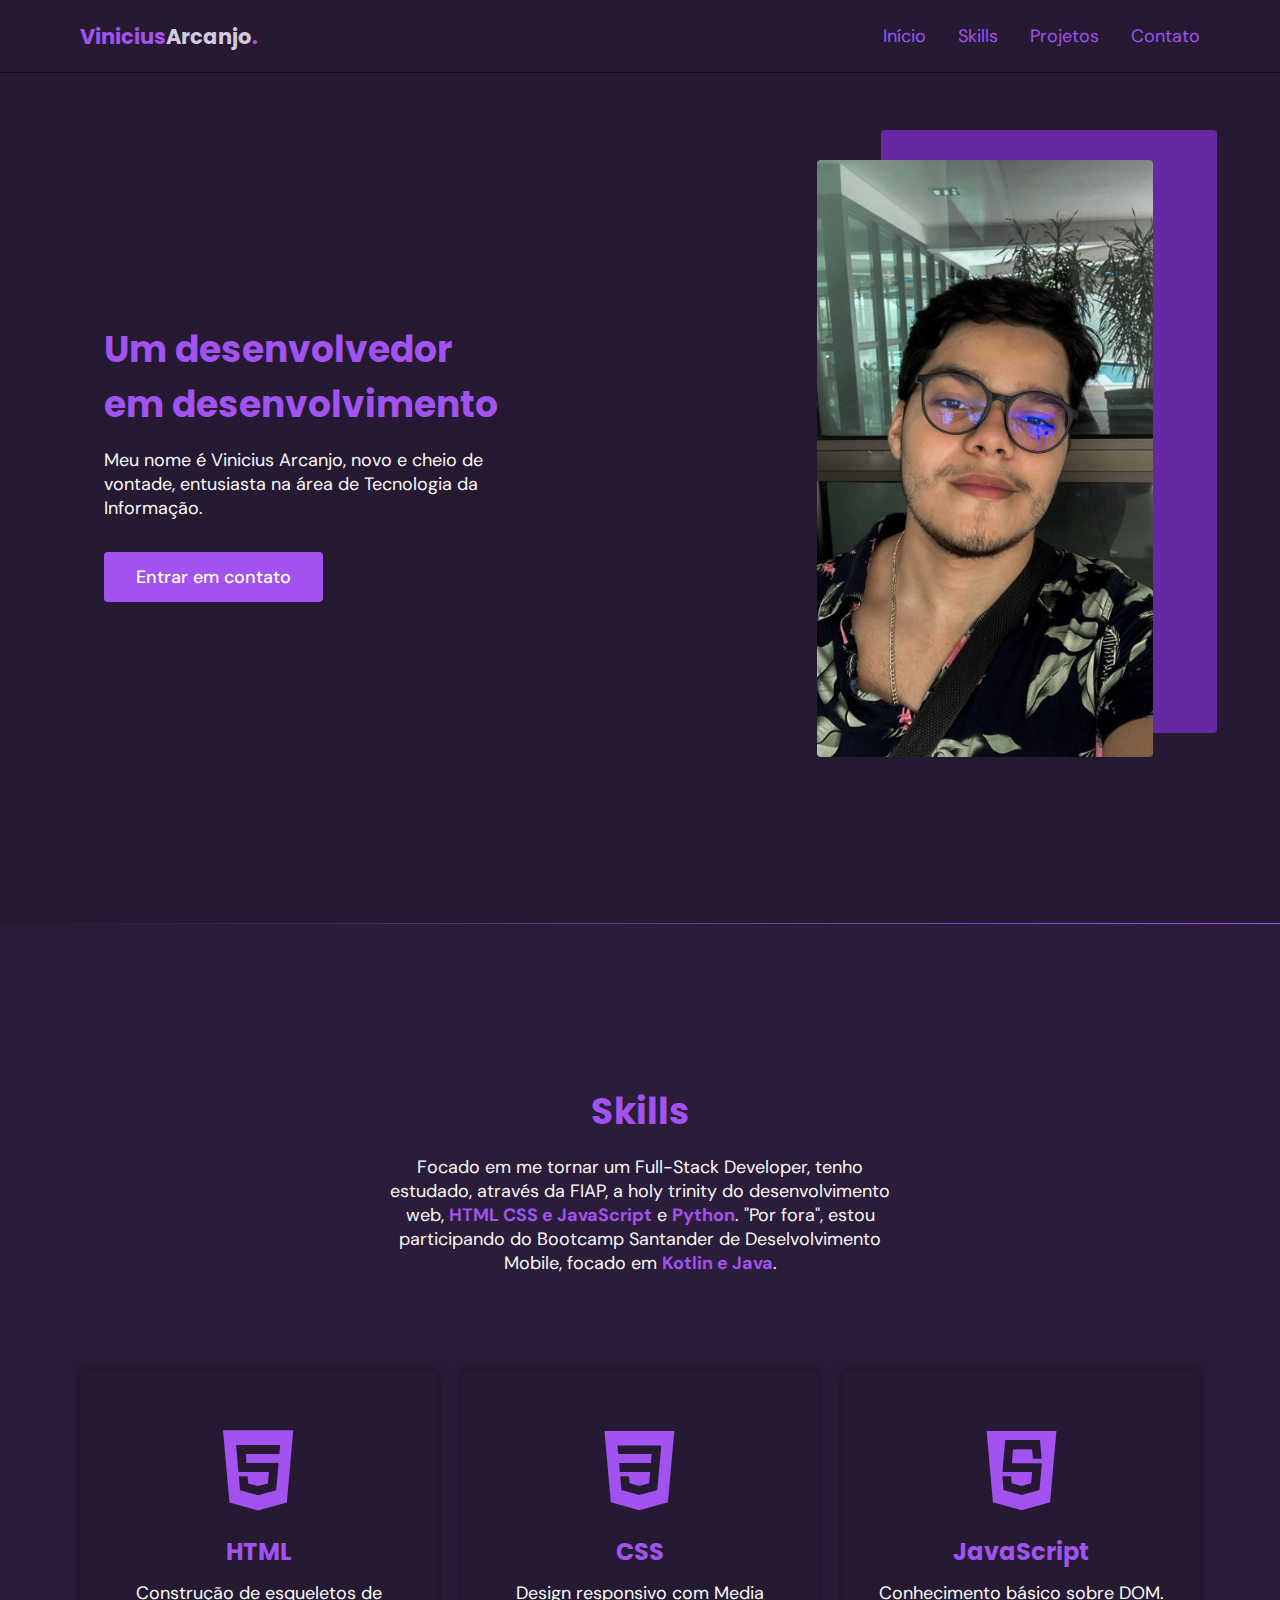
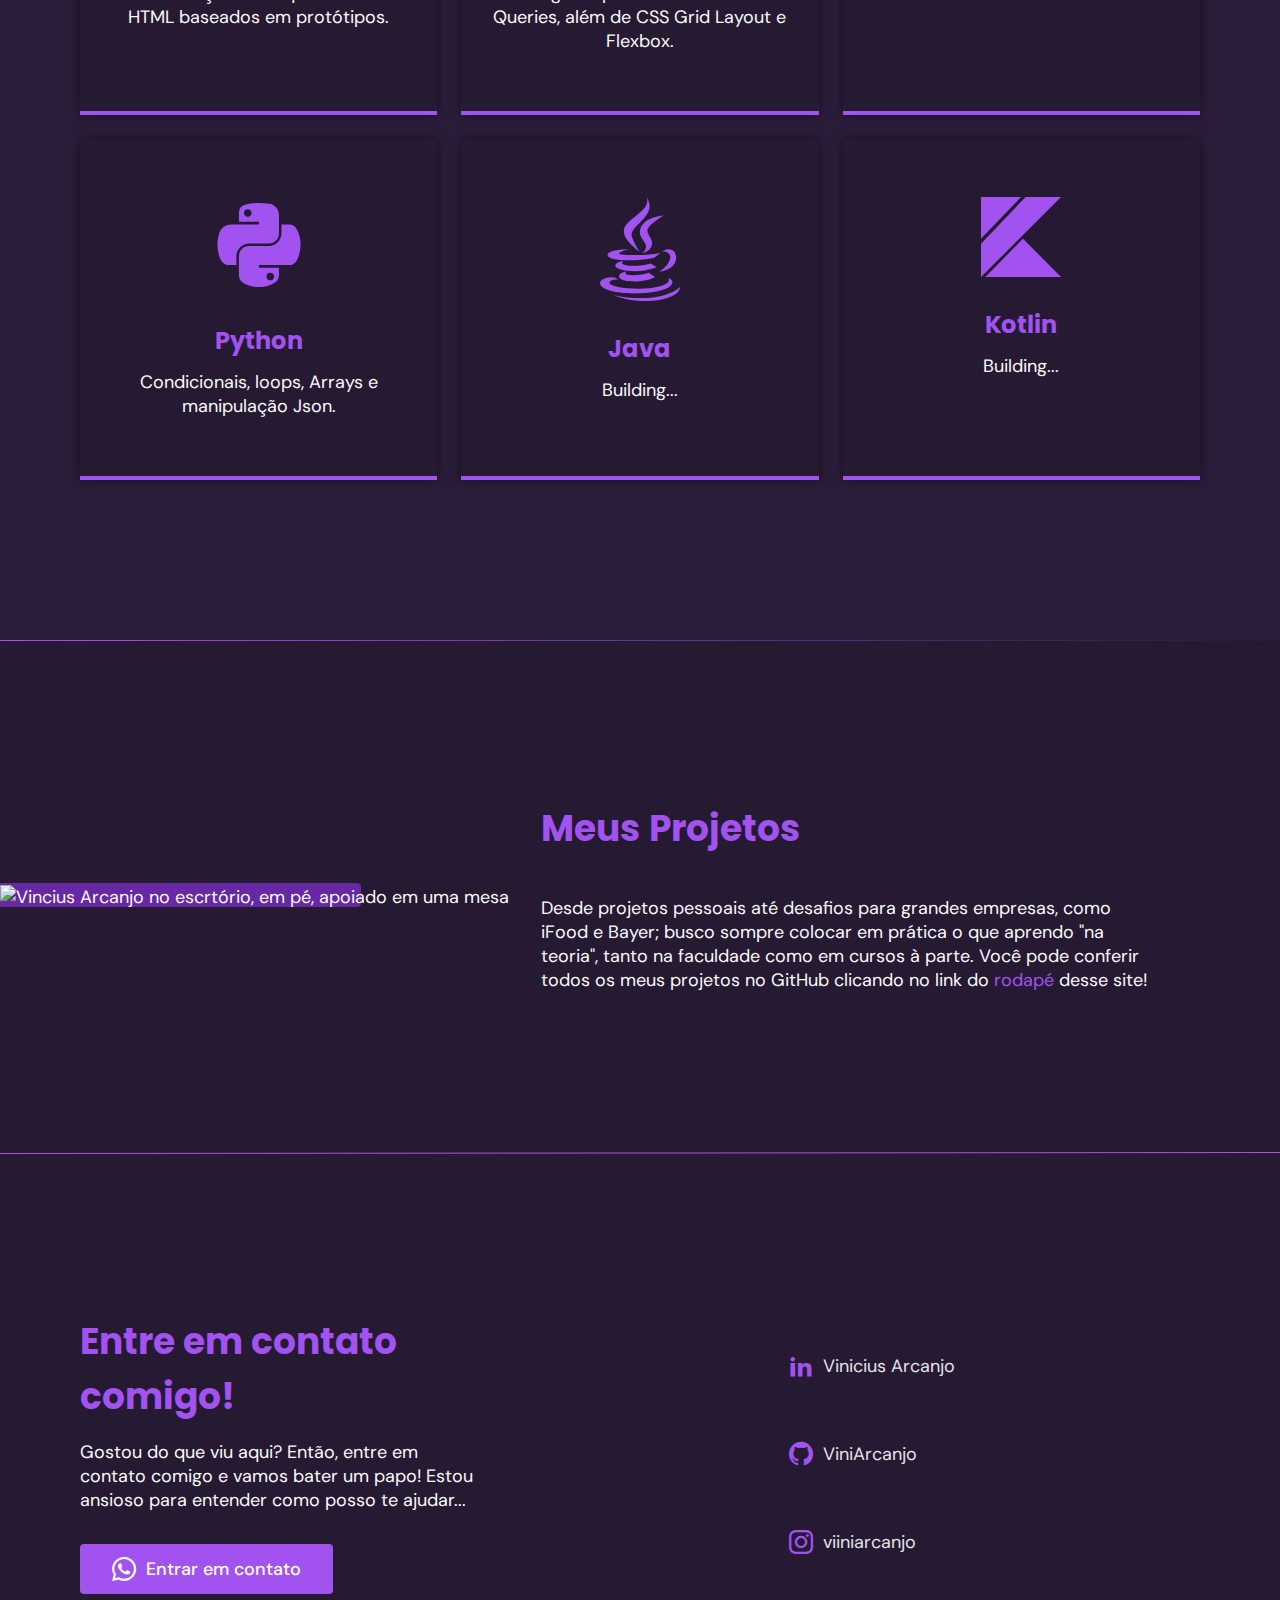
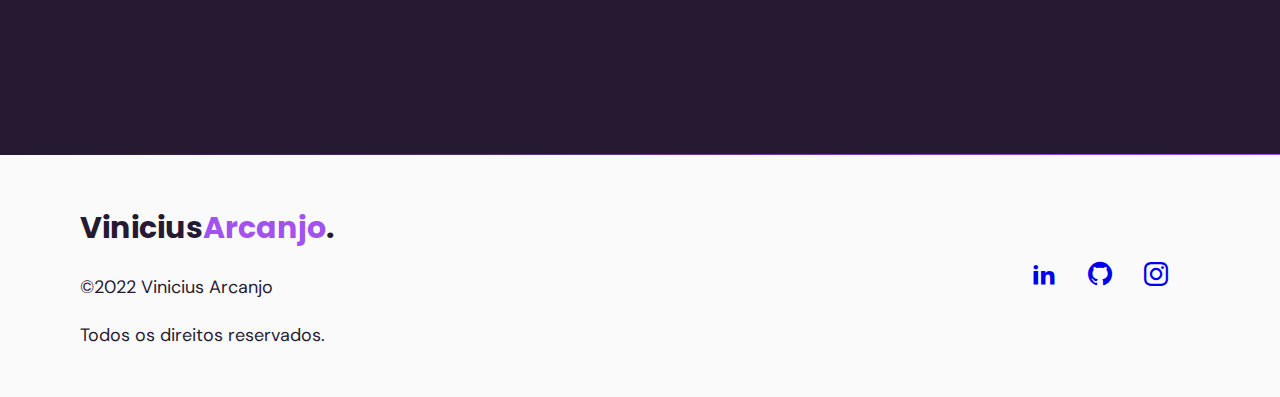
==== index.html @ a5d1a9ba "add new skills cards, new svg icons and new section descriptions" ====
<!DOCTYPE html>
<html lang="en">
  <head>
    <meta charset="UTF-8" />
    <meta http-equiv="X-UA-Compatible" content="IE=edge" />
    <meta name="viewport" content="width=device-width, initial-scale=1.0" />
    <link rel="icon" href="assets/media/favicon.png" />
    <title>Vinicius Arcanjo</title>

    <!-- Icons -->
    <link rel="stylesheet" href="assets/fonts/style.css" />

    <!-- Swiper -->
    <link
      rel="stylesheet"
      href="https://unpkg.com/swiper@8/swiper-bundle.min.css"
    />

    <!-- STYLES -->
    <link rel="stylesheet" href="style.css" />

    <!-- FONTS -->
    <link rel="preconnect" href="https://fonts.googleapis.com" />
    <link rel="preconnect" href="https://fonts.gstatic.com" crossorigin />
    <link
      href="https://fonts.googleapis.com/css2?family=DM+Sans:wght@400;500;700&family=Poppins:ital,wght@0,500;0,700;1,400&display=swap"
      rel="stylesheet"
    />
  </head>

  <body>
    <header id="header">
      <nav class="container">
        <a class="logo" href="#home"> Vinicius<span>Arcanjo</span>. </a>
        <!-- MENU -->
        <div class="menu">
          <ul class="grid">
            <li><a class="title" href="#home">Início</a></li>
            <li><a class="title" href="#skills">Skills</a></li>
            <li><a class="title" href="#projects">Projetos</a></li>
            <!--<li><a class="title" href="#testimonials">Depoimentos</a></li>-->
            <li><a class="title" href="#contact">Contato</a></li>
          </ul>
        </div>
        <!-- /MENU -->
        <div class="icon-menu toggle"></div>
        <div class="icon-close toggle"></div>
      </nav>
    </header>

      <!-- HOME -->
      <section class="section" id="home">
        <div class="container grid">
          <div class="image">
            <img
              src="assets/media/img 1.jpg"
              alt="Vinicius Arcanjo, usando um óculos de grau e vestindo uma camiseta de praia"
            />
          </div>
          <div class="text">
            <h2 class="title">Um desenvolvedor em desenvolvimento</h2>
            <p class="subtitle">
              Meu nome é Vinicius Arcanjo, novo e cheio de vontade, entusiasta
              na área de Tecnologia da Informação.
            </p>
            <a
              class="button"
              href="https://api.whatsapp.com/send?phone=5587988077497&text=Ol%C3%A1%2C%20acabei%20de%20conferir%20o%20seu%20site%20portf%C3%B3lio%20e%20gostaria%20de%20bater%20um%20papo!"
              target="_blank"
              >Entrar em contato</a
            >
          </div>
        </div>
      </section>
      <!-- /HOME -->

           <div class="divider-1"></div>

      <!-- SKILLS -->
      <section class="section" id="skills">
        <div class="container grid">
          <header>
            <h2 class="title">Skills</h2>
            <p class="subtitle">
              Focado em me tornar um Full-Stack Developer, tenho estudado, através da FIAP, a holy trinity do desenvolvimento web, <strong>HTML CSS e JavaScript</strong> e <strong>Python</strong>. "Por fora", estou participando do Bootcamp Santander de Deselvolvimento Mobile, focado em <strong>Kotlin e Java</strong>.
            </p>
          </header>
          <div class="cards grid">
            <div class="card">
              <i class="icon-html"></i>
              <h3 class="title">HTML</h3>
              <p>
                Construção de esqueletos de HTML baseados em protótipos.
              </p>
            </div>
            <div class="card">
              <i class="icon-css"></i>
              <h3 class="title">CSS</h3>
              <p>
                Design responsivo com Media Queries, além de CSS Grid Layout e Flexbox.
              </p>
            </div>
            <div class="card">
              <i class="icon-js"></i>
              <h3 class="title">JavaScript</h3>
              <p>
                Conhecimento básico sobre DOM.
              </p>
            </div>
            <div class="card">
              <svg width="96" height="96" viewBox="0 0 28 28" fill="hsla(270, 83%, 63%, 1)" xmlns="http://www.w3.org/2000/svg">
                <path d="M20.5522 7.99749V10.593C20.5414 11.5631 20.1549 12.4913 19.474 13.1824C18.793 13.8735 17.8707 14.2737 16.9008 14.2988H11.0627C10.2842 14.3143 9.54265 14.6336 8.99653 15.1887C8.45041 15.7437 8.14308 16.4903 8.14021 17.269V22.8346C8.14021 24.4184 9.51764 25.3503 11.0627 25.8048C12.9633 26.3992 15.0002 26.3992 16.9008 25.8048C18.3723 25.3788 19.8233 24.5213 19.8233 22.8346V20.6062H13.9851V19.8637H22.7457C24.4444 19.8637 25.0774 18.6788 25.6682 16.9004C26.268 14.9657 26.268 12.8947 25.6682 10.9601C25.2482 9.26895 24.4466 7.9967 22.7457 7.9967L20.5522 7.99749ZM17.2687 22.0916C17.4898 22.0882 17.707 22.1507 17.8925 22.2712C18.0781 22.3916 18.2235 22.5646 18.3104 22.7681C18.3972 22.9715 18.4216 23.1962 18.3802 23.4135C18.3389 23.6308 18.2339 23.8309 18.0784 23.9883C17.923 24.1457 17.7242 24.2532 17.5074 24.2972C17.2906 24.3412 17.0657 24.3196 16.8612 24.2353C16.6567 24.151 16.4819 24.0076 16.3592 23.8236C16.2364 23.6396 16.1712 23.4232 16.1719 23.202C16.171 23.0571 16.1986 22.9134 16.2532 22.7791C16.3078 22.6449 16.3883 22.5227 16.4902 22.4196C16.592 22.3164 16.7132 22.2344 16.8468 22.1781C16.9804 22.1219 17.1237 22.0925 17.2687 22.0916V22.0916Z" fill="hsla(270, 83%, 63%, 1)"/>
                <path d="M13.8557 1.75005C12.9197 1.75105 11.9854 1.83081 11.0627 1.98848C8.58926 2.42546 8.14021 3.3401 8.14021 5.02675V7.25459H13.9852V7.99755H5.94667C5.08637 7.98178 4.24817 8.27049 3.58006 8.81271C2.91195 9.35493 2.45692 10.1158 2.2953 10.9609C1.74663 12.903 1.74663 14.9591 2.2953 16.9012C2.71075 18.6316 3.703 19.8646 5.40155 19.8646H7.41125V17.1938C7.43258 16.234 7.82474 15.3197 8.50549 14.6427C9.18624 13.9657 10.1027 13.5786 11.0626 13.5625H16.9007C17.2877 13.5596 17.6703 13.4805 18.0267 13.3296C18.383 13.1787 18.7062 12.9591 18.9776 12.6833C19.249 12.4074 19.4634 12.0808 19.6085 11.722C19.7536 11.3633 19.8266 10.9794 19.8232 10.5924V5.02692C19.7741 4.25665 19.4536 3.52872 18.9185 2.97245C18.3834 2.41619 17.6685 2.06761 16.9007 1.98866C15.8942 1.8241 14.8756 1.74428 13.8557 1.75005ZM10.6948 3.54187C10.9157 3.53846 11.1326 3.60079 11.3179 3.72095C11.5033 3.84112 11.6488 4.01368 11.7358 4.21672C11.8229 4.41975 11.8476 4.64409 11.8068 4.86121C11.7661 5.07833 11.6617 5.27843 11.5069 5.43607C11.3522 5.59372 11.1541 5.70179 10.9377 5.74656C10.7214 5.79132 10.4966 5.77075 10.292 5.68747C10.0874 5.60418 9.9122 5.46194 9.78863 5.27882C9.66505 5.09571 9.59872 4.87998 9.59805 4.65907C9.59588 4.36565 9.71008 4.08332 9.91564 3.87393C10.1212 3.66453 10.4014 3.54513 10.6948 3.54187V3.54187Z" fill="hsla(270, 83%, 63%, 1)"/>
                </svg>              
              <h3 class="title">Python</h3>
              <p>
                Condicionais, loops, Arrays e manipulação Json.
              </p>
            </div>
            <div class="card">
              <svg width="104" height="104" viewBox="0 0 20 26" fill="hsla(270, 83%, 63%, 1)" xmlns="http://www.w3.org/2000/svg">
                <path d="M11.625 0C13.0273 3.30859 6.59766 5.33594 6 8.09375C5.45312 10.625 9.80859 13.5938 9.8125 13.5938C9.14844 12.5469 8.66406 11.6641 8 10.0312C6.875 7.27344 14.8555 4.78516 11.625 0ZM15.875 4.59375C15.875 4.59375 10.2539 4.94922 9.96875 8.625C9.83984 10.2617 11.4531 11.1211 11.5 12.3125C11.5391 13.2852 10.5312 14.0938 10.5312 14.0938C10.5312 14.0938 12.3398 13.7656 12.9062 12.2812C13.5312 10.6328 11.6875 9.50781 11.875 8.1875C12.0547 6.92578 15.875 4.59375 15.875 4.59375ZM17.25 13.0625C16.6602 13.0352 15.9961 13.2539 15.4062 13.6875C16.5703 13.4297 17.5625 14.1602 17.5625 15C17.5625 16.8828 14.875 18.6562 14.875 18.6562C14.875 18.6562 19.0312 18.1914 19.0312 15.0938C19.0312 13.8164 18.2305 13.1094 17.25 13.0625ZM6.21875 13.0938C4.76953 13.1445 1.875 13.3828 1.875 14.5C1.875 16.0547 8.61719 16.1758 13.4375 15.2188C13.4375 15.2188 14.75 14.3047 15.0938 13.9688C11.9336 14.625 4.71875 14.7266 4.71875 14.1562C4.71875 13.6328 7.03125 13.0938 7.03125 13.0938C7.03125 13.0938 6.70312 13.0781 6.21875 13.0938ZM5.78125 15.9688C4.98828 15.9688 3.8125 16.5859 3.8125 17.1875C3.8125 18.3984 9.78125 19.3281 14.1875 17.5625L12.6562 16.625C9.66797 17.6016 4.14844 17.2773 5.78125 15.9688ZM6.53125 18.6875C5.44922 18.6875 4.75 19.3711 4.75 19.875C4.75 21.4258 11.2148 21.5781 13.7812 20L12.1562 18.9375C10.2422 19.7617 5.42578 19.8828 6.53125 18.6875ZM2.90625 20.0938C1.14062 20.0586 0 20.8594 0 21.5312C0 25.1055 18.0938 24.9336 18.0938 21.2812C18.0938 20.6758 17.3789 20.3867 17.125 20.25C18.6016 23.7422 2.34375 23.4688 2.34375 21.4062C2.34375 20.9375 3.54688 20.4688 4.65625 20.6875L3.71875 20.1562C3.44141 20.1133 3.16016 20.0977 2.90625 20.0938ZM20 22.5C17.25 25.1602 10.2891 26.1133 3.28125 24.4688C10.2891 27.3984 19.9648 25.7695 20 22.5Z" fill="hsla(270, 83%, 63%, 1)"/>
                </svg>
              <h3 class="title">Java</h3>
              <p>
                Building...
              </p>
            </div>
            <div class="card">
              <svg width="80" height="80" viewBox="0 0 24 24" fill="hsla(270, 83%, 63%, 1)" xmlns="http://www.w3.org/2000/svg">
                <path d="M1.3 24L12.6 12.5L24 24H1.3ZM0 0H12L0 12.5V0ZM13.4 0L0 14V24L12 12L24 0H13.4Z" fill="hsla(270, 83%, 63%, 1)"/>
                </svg>
                
              <h3 class="title">Kotlin</h3>
              <p>
                Building...
              </p>
            </div>
          </div>
        </div>
      </section>
      <!-- /SKILLS -->

      <div class="divider-2"></div>

      <!-- PROJECTS -->
      <section class="section" id="projects">
        <div class="container grid">
          <div class="image">
            <img
              src="assets/media/img 2.JPG"
              alt="Vincius Arcanjo no escrtório, em pé, apoiado em uma mesa"
            />
          </div>
          <!-- IDEA: implementar um questionário "de onde é essa foto?" e tentar integrar com um banco de dados para mostrar dados sobre outras respostas já existentes -->
          <div class="text">
            <h2 class="title">Meus Projetos</h2>
            <br />
            <div>
              <p>
                Desde projetos pessoais até desafios para grandes empresas, como iFood e Bayer; busco sompre colocar em prática o que aprendo "na teoria", tanto na faculdade como em cursos à parte. Você pode conferir todos os meus projetos no GitHub clicando no link do <a href="#footer">rodapé</a> desse site!
              </p>
            </div>
          </div>
        </div>
      </section>
      <!-- /PROJECTS -->

      <div class="divider-1"></div>

      <!-- TESTIMONIALS 
      <section class="section" id="testimonials">
        <div class="container">
          <header>
            <h2 class="title">Quem trabalhou com, diz:</h2>
          </header>
          <div class="testimonials swiper">
            <div class="swiper-wrapper">
              <div class="testimonial swiper-slide">
                <blockquote>
                  <p>
                    <span>&ldquo;</span>
                    Lorem ipsum, dolor sit amet consectetur adipisicing elit.
                    Commodi debitis quidem soluta eaque quod.
                  </p>
                  <cite>
                    <img
                      src="https://randomuser.me/api/portraits/men/78.jpg"
                      alt="Foto de perfil em miniatura do Fulano da Silva"
                    />
                    Fulano da Silva
                  </cite>
                </blockquote>
              </div>

              <div class="testimonial swiper-slide">
                <blockquote>
                  <p>
                    <span>&ldquo;</span>
                    Lorem ipsum, dolor sit amet consectetur adipisicing elit.
                    Commodi debitis quidem soluta eaque quod.
                  </p>
                  <cite>
                    <img
                      src="https://randomuser.me/api/portraits/men/9.jpg"
                      alt="Foto de perfil em miniatura do Sicrano Souza"
                    />
                    Sicrano Souza
                  </cite>
                </blockquote>
              </div>

              <div class="testimonial swiper-slide">
                <blockquote>
                  <p>
                    <span>&ldquo;</span>
                    Lorem ipsum, dolor sit amet consectetur adipisicing elit.
                    Commodi debitis quidem soluta eaque quod.
                  </p>
                  <cite>
                    <img
                      src="https://randomuser.me/api/portraits/men/71.jpg"
                      alt="Foto de perfil em miniatura do Beltrano Gomes"
                    />
                    Beltrano Gomes
                  </cite>
                </blockquote>
              </div>
            </div>
            <div class="swiper-pagination"></div>
          </div>
        </div>
      </section>
      -->

      <div class="divider-2"></div>

      <!-- CONTACT -->
      <section class="section" id="contact">
        <div class="container grid">
          <div class="text">
            <h2 class="title">Entre em contato comigo!</h2>
            <p class="subtitle">
              Gostou do que viu aqui? Então, entre em contato comigo e vamos
              bater um papo! Estou ansioso para entender como posso te ajudar...
            </p>
            <a
              href="https://api.whatsapp.com/send?phone=5587988077497&text=Ol%C3%A1%2C%20acabei%20de%20conferir%20o%20seu%20site%20portf%C3%B3lio%20e%20gostaria%20de%20bater%20um%20papo!"
              target="_blank"
              class="button"
              ><i class="icon-whatsapp"></i>Entrar em contato</a
            >
          </div>
          <div class="links">
            <ul class="grid">
              <a
                href="https://www.linkedin.com/in/vinicius-arcanjo-404b6b198/"
                target="_blank"
                ><li><i class="icon-linkedin2"></i>Vinicius Arcanjo</li></a
              >
              <a href="https://github.com/ViniArcanjo" target="_blank"
                ><li><i class="icon-github"></i>ViniArcanjo</li></a
              >
              <a href="https://instagram.com/viiniarcanjo" target="_blank"
                ><li><i class="icon-instagram"></i>viiniarcanjo</li></a
              >
            </ul>
          </div>
        </div>
      </section>
      <!-- /CONTACT-->
    </main>

    <div class="divider-1"></div>

    <footer id="footer" class="section">
      <div class="container grid">
        <div class="brand">
          <a class="logo" href="#home"> Vinicius<span>Arcanjo</span>.</a>
          <p>©2022 Vinicius Arcanjo</p>
          <br />
          <p>Todos os direitos reservados.</p>
        </div>
        <div class="social">
          <a
            href="https://www.linkedin.com/in/vinicius-arcanjo-404b6b198/"
            target="_blank"
          >
            <i class="icon-linkedin2"></i>
          </a>
          <a href="https://github.com/ViniArcanjo" target="_blank">
            <i class="icon-github"></i>
          </a>
          <a href="https://instagram.com/viiniarcanjo" target="_blank">
            <i class="icon-instagram"></i>
          </a>
        </div>
      </div>
    </footer>

    <a href="#home" class="back-to-top"><i class="icon-arrow-up"></i></a>

    <!-- Swiper -->
    <script src="https://unpkg.com/swiper@8/swiper-bundle.min.js"></script>
    <!-- scrollReveal -->
    <script src="https://unpkg.com/scrollreveal"></script>
    <!-- Main.js -->
    <script src="main.js"></script>
  </body>
</html>
---- assets/fonts/style.css ----
@font-face {
  font-family: 'icomoon';
  src:  url('fonts/icomoon.eot?ehv1zr');
  src:  url('fonts/icomoon.eot?ehv1zr#iefix') format('embedded-opentype'),
    url('fonts/icomoon.ttf?ehv1zr') format('truetype'),
    url('fonts/icomoon.woff?ehv1zr') format('woff'),
    url('fonts/icomoon.svg?ehv1zr#icomoon') format('svg');
  font-weight: normal;
  font-style: normal;
  font-display: block;
}

[class^="icon-"], [class*=" icon-"] {
  /* use !important to prevent issues with browser extensions that change fonts */
  font-family: 'icomoon' !important;
  speak: never;
  font-style: normal;
  font-weight: normal;
  font-variant: normal;
  text-transform: none;
  line-height: 1;

  /* Better Font Rendering =========== */
  -webkit-font-smoothing: antialiased;
  -moz-osx-font-smoothing: grayscale;
}

.icon-arrow-up:before {
  content: "\e907";
}
.icon-close:before {
  content: "\e900";
}
.icon-menu:before {
  content: "\e901";
}
.icon-figma:before {
  content: "\e902";
}
.icon-adobephotoshop:before {
  content: "\e903";
}
.icon-css:before {
  content: "\e904";
}
.icon-html:before {
  content: "\e905";
}
.icon-js:before {
  content: "\e906";
}
.icon-facebook:before {
  content: "\ea90";
}
.icon-whatsapp:before {
  content: "\ea93";
}
.icon-instagram:before {
  content: "\ea92";
}
.icon-linkedin2:before {
  content: "\eaca";
}
.icon-git:before {
  content: "\eae7";
}
.icon-github:before {
  content: "\eab0";
}
---- style.css ----
/*=== RESET ====================================================*/
* {
  margin: 0;
  padding: 0;
  box-sizing: border-box;
}

a {
  text-decoration: none;
}

img {
  width: 100%;
  height: auto;
}

/*=== VARIABLES ====================================================*/
:root {
  --header-height: 4.5rem;

  /* HSL color mode */

  --base-color: hsla(270, 83%, 63%, 1);
  --base-color-second: hsla(270, 22%, 83%, 1);
  --base-color-alt: hsla(270, 60%, 40%, 1);
  --title-color: hsla(270, 83%, 63%, 1);
  --text-color: hsla(0, 0%, 98%, 1);
  --text-color-light: hsla(0, 0%, 100%, 1);
  --darker-text-color: hsl(240, 6%, 90%, 1);
  --body-color: hsla(270, 33%, 15%, 1);
  --body-color-second: hsla(270, 33%, 17%, 1);

  /*font-sizes*/
  --title-font-size: 1.875rem;
  --subtitle-font-size: 1rem;

  --body-font: 'DM Sans', sans-serif;
  --title-font: 'Poppins', sans-serif;
}

/*=== BASE ====================================================*/
html {
  scroll-behavior: smooth;
}

body {
  font: 400 var(--subtitle-font-size) var(--body-font);
  color: var(--text-color);
  background: var(--body-color);
  -webkit-font-smoothing: antialiased;
}

p strong {
  color: var(--base-color);
}

.title {
  font: 700 var(--title-font-size) var(--title-font);
  color: var(--title-color);
  -webkit-font-smoothing: auto;
}

.subtitle {
  font: 400 var(--subtitle-font-size) var(--body-font);
}

.button {
  background-color: var(--base-color);
  color: var(--text-color-light);
  height: 3.5rem;
  display: inline-flex;
  align-items: center;
  padding: 0 2rem;
  border-radius: 0.25rem;
  font: 500 var(--subtitle-font-size) var(--body-font);
  transition: background 0.3s;
}

.button:hover {
  background-color: var(--base-color-alt);
}

.divider-1 {
  overflow: hidden;
  height: 1px;
  background: linear-gradient(
    270deg,
    hsla(270, 83%, 63%, 1),
    hsla(270, 22%, 83%, 0)
  );
}

.divider-2 {
  overflow: hidden;
  height: 1px;
  background: linear-gradient(
    270deg,
    hsla(270, 22%, 83%, 0),
    hsla(270, 83%, 63%, 1)
  );
}

/*=== LAYOUT ====================================================*/
.container {
  margin: 0 1.5rem;
}

.grid {
  display: grid;
  gap: 2rem;
}

.section {
  padding: calc(5rem + var(--header-height)) 0;
}

.section header {
  margin-bottom: 4rem;
}

.section .title {
  margin-bottom: 1rem;
}


/*=== HEADER ====================================================*/
#header {
  border-bottom: 1px solid #120c18;
  margin-bottom: 2rem;
  display: flex;
  width: 100%;
  position: fixed;
  top: 0;
  left: 0;
  z-index: 100;
  background-color: var(--body-color);
}

/*quando estiver scrolling*/
#header.scroll {
  box-shadow: 0 1px 12px rgba(0, 0, 0, 0.6);
  background-color: var(--text-color);
  border-bottom: none;
  transition: 0.5s;
}

#header.scroll .logo {
  font: 700 1.31rem 'Poppins', sans-serif;
  color: var(--body-color);
}

#header.scroll .logo span {
  color: var(--title-color);
}

#header.scroll div.toggle.icon-menu {
  color: var(--body-color);
  font-size: 1.5rem;
}

/*=== LOGO ====================================================*/
.logo {
  font: 700 1.31rem var(--title-font);
  color: var(--title-color);
}

.logo span {
  color: var(--base-color-second);
}

/*=== NAVIGATION ====================================================*/
nav {
  height: var(--header-height);
  width: 100%;
  display: flex;
  align-items: center;
  justify-content: space-between;
}

nav .menu {
  opacity: 0;
  visibility: hidden;
  top: 0;
  transition: 0.2s;
}

nav .menu ul {
  display: none;
}

nav ul li {
  text-align: center;
  list-style: none;
}

nav ul li a {
  transition: color 0.2s;
  position: relative;
}

nav ul li a:hover {
  color: var(--text-color);
}

nav ul li a::after {
  content: '';
  width: 0%;
  height: 2px;
  background: linear-gradient(
    270deg,
    hsla(270, 83%, 63%, 1),
    hsla(270, 22%, 83%, 1)
  );
  position: absolute;
  left: 0;
  bottom: -1.5rem;
}

nav ul li a:hover::after,
nav ul li a.active::after {
  width: 100%;
  transition: width 0.3s;
}

/*=== mostrar menu mobile ===*/
nav.show .menu {
  opacity: 1;
  visibility: visible;
  display: grid;
  place-content: center;
  background: var(--body-color);
  height: 100vh;
  width: 100vw;
  position: fixed;
  top: 0;
  left: 0;
}

nav.show ul.grid {
  display: grid;
  gap: 4rem;
}

/*=== toggle menu ===*/
div.toggle {
  color: var(--base-color-second);
  font-size: 1.5rem;
  cursor: pointer;
}

nav .icon-close {
  visibility: hidden;
  opacity: 0;
  position: absolute;
  top: -1.5rem;
  right: 1.5rem;
  transition: 0.2s;
}

nav.show div.icon-close {
  visibility: visible;
  opacity: 1;
  top: 1.5rem;
}

/*=== HOME ====================================================*/
#home {
  overflow: hidden;
}

#home .section {
  background-color: var(--body-color);
}

#home .container {
  margin: 0 auto;
}

#home .image {
  position: relative;
}

#home .image::before {
  content: '';
  height: 100%;
  width: 100%;
  background: var(--base-color-alt);
  position: absolute;
  top: -5%;
  left: 5%;
  z-index: 0;
}

#home .image img {
  position: relative;
  right: 2.93rem;
}

#home .image img,
#home .image::before {
  border-radius: 0.25rem;
}

#home .text {
  margin-left: 1.5rem;
  margin-right: 1.5rem;
  text-align: center;
}

#home .text h2.title {
  margin-bottom: 1rem;
}

#home .text p {
  margin-bottom: 2rem;
}

/*=== SKILLS ====================================================*/
#skills {
  background-color: var(--body-color-second);
}

#skills .text p {
  margin-bottom: 4rem;
}

#skills .card {
  padding: 3.625rem 2rem;
  box-shadow: 0px 0px 12px rgba(0, 0, 0, 0.5);
  border-bottom: 0.25rem solid var(--title-color);
  border-radius: 0.25rem 0.25rem 0 0;
  background-color: var(--body-color);
  text-align: center;
}

#skills .cards.grid {
  gap: 1.5rem;
}

#skills .cards .title {
  margin-top: 1.5rem;
  margin-bottom: 0.75rem;
  font-size: 1.5rem;
}

#skills .cards i {
  color: var(--title-color);
  font-size: 5rem;
}

/*=== PROJECTS ====================================================*/
#projects {
  overflow: hidden;
}

#projects .container {
  margin: 0 auto;
}

#projects .image {
  position: relative;
}

#projects .image::before {
  content: '';
  height: 100%;
  width: 100%;
  background: var(--base-color-alt);
  border-radius: 0.25rem;
  position: absolute;
  top: -7.7%;
  right: 29%;
  z-index: 0;
}

#projects .image img {
  position: relative;
}

#projects p a {
  color: var(--title-color);
}

/*=== TESTIMONIALS ====================================================*/
#testimonials {
  background-color: var(--body-color-second);
}

#testimonials .container {
  margin-left: 0;
  margin-right: 0;
}

#testimonials header {
  margin-left: 1.5rem;
  margin-right: 1.5rem;
  margin-bottom: 0;
}

#testimonials blockquote {
  padding: 2rem;
  box-shadow: 0px 0px 12px rgba(0, 0, 0, 0.5);
  border-radius: 0.25rem;
  background-color: var(--body-color);
}

#testimonials blockquote p {
  position: relative;
  text-indent: 1.5rem;
  margin-bottom: 1.5rem;
  font-style: italic;
}

#testimonials blockquote p span {
  font: 700 2.3rem serif;
  position: absolute;
  left: -1.5rem;
  top: -0.4rem;
  color: var(--base-color);
  font-style: normal;
}

#testimonials blockquote cite {
  display: flex;
  align-items: center;
  font-style: normal;
  color: var(--darker-text-color);
}

#testimonials blockquote cite img {
  height: 2rem;
  width: 2rem;
  object-fit: cover;
  border-radius: 62.5rem;
  margin-right: 0.5rem;
}

.swiper-slide {
  height: auto;
  padding: 4rem 1rem;
}

.swiper-pagination-bullet {
  width: 0.75rem;
  height: 0.75rem;
}

.swiper-pagination-bullet-active {
  background: var(--base-color);
}

/*=== CONTACT ====================================================*/
#contact .grid {
  gap: 4rem;
}

#contact .text p {
  margin-bottom: 2rem;
}

#contact .button i {
  font-size: 1.5rem;
  margin-right: 0.625rem;
}

#contact ul .grid {
  gap: 2rem;
}

#contact ul li {
  list-style: none;
  display: flex;
  align-items: center;
  color: var(--darker-text-color);
}

#contact ul li:hover {
  color: var(--base-color);
  transition: 0.2s;
}

#contact ul li i {
  font-size: 1.5rem;
  margin-right: 0.625rem;
  color: var(--base-color);
}

/*=== FOOTER ====================================================*/
footer {
  background-color: var(--text-color);
  color: var(--body-color);
}

footer.section {
  padding: 4rem 0;
}

footer .logo {
  display: inline-block;
  font: 700 1.31rem 'Poppins', sans-serif;
  color: var(--body-color);
  margin-bottom: 1.5rem;
}

footer .logo span {
  color: var(--title-color);
}

footer .social {
  display: grid;
  grid-auto-flow: column;
  width: fit-content;
}

footer i {
  font-size: 1.5rem;
  padding: 0;
  margin-right: 2rem;
  transition: 0.3s;
  display: inline-block;
}

footer i:hover {
  font-size: 1.5rem;
  padding: 0;
  margin-right: 2rem;
  transform: translateY(-5px);
}

.back-to-top {
  position: fixed;
  right: 1rem;
  bottom: 1rem;
  padding: 0.8rem;

  background-color: var(--base-color);
  clip-path: circle();
  font-size: 1.3rem;

  color: var(--text-color);

  line-height: 0;

  visibility: hidden;
  opacity: 0;
  transition: 0.3s;
  transform: translateY(100%);
}

.back-to-top.show {
  visibility: visible;
  opacity: 1;
  transform: translateY(0);
  z-index: 1000;
}

/*=== LU ===*/
#header-lu .container {
  justify-content: center;
  margin-bottom: 0;
  padding-bottom: 0;
}

#texto .container {
  padding-top: 0;
  margin-top: 0;
  width: 20rem;
}

/*=== RESPOSIBILITY ====================================================*/
@media (min-width: 1200px) {

  /* === LAYOUT ===*/
  
  main {
    margin-top: calc(var(--header-height) + 2rem);
  }
  
  .section {
    padding: 10rem 0;
  }

  .section header,
  #testimonials header {
    max-width: 32rem;
    text-align: center;
    margin-right: auto;
    margin-left: auto;
  }

  .container {
    max-width: 70rem;
    margin-left: auto;
    margin-right: auto;
  }

  .button {
    height: 3.125rem;
  }

  /* === HEADER ===*/

  nav .menu {
    opacity: 1;
    visibility: visible;
    top: 0;
  }

  nav .menu ul {
    display: flex;
    gap: 2rem;
  }

  nav .menu li a.title {
    font: var(--body-font);
    -webkit-font-smoothing: antialiased;
  }

  nav .menu ul li a.title.active {
    font-weight: bold;
    -webkit-font-smoothing: auto;
  }

  #header.scroll nav ul li a {
    color: var(--body-color);
  }

  #header.scroll nav ul li a:hover {
    color: var(--title-color);
  }

  nav ul li a::after {
    content: '';
    width: 0%;
    height: 2px;
    background: linear-gradient(
      270deg,
      hsla(270, 33%, 17%, 1),
      hsla(270, 83%, 63%, 1)
    );
    position: absolute;
    left: 0;
    bottom: -1.5rem;
  }

  nav .icon-menu {
    display: none;
  }

  /* === HOME ===*/

  #home .container {
    display: flex;
    justify-content: space-between;
    align-items: center;
    gap: 7.375rem;
  }

  #home .text {
    order: 0;
    max-width: 25rem;
    text-align: left;
  }

  #home .image {
    order: 1;
    width: 30%;
  }

  /* === SKILLS ===*/

  #skills .container {
    align-items: center;
  }

  #skills .cards.grid {
    grid-template-columns: 1fr 1fr 1fr;
   }

  #skills .card1,
  #skills .card2,
  #skills .card3 {
    padding: 3.625rem 3rem;
  }

  /* === PROJECTS ===*/

  #projects .container {
    max-width: 100%;
    margin-right: 7.562rem;
    grid-auto-flow: column;
    align-items: center;
  }

  #project .image {
    margin-left: 0;
  }

  /* === TESTIMONIALS ===*/

  #testimonials .container {
    margin-left: auto;
    margin-right: auto;
  }

  /* === CONTACT ===*/

  #contact .container {
    grid-auto-flow: column;
    align-items: center;
  }

  #contact .text {
    max-width: 25rem;
  }

  /* === FOOTER ===*/
  footer.section {
    padding: 3.125rem 0;
  }

  footer .container {
    grid-auto-flow: column;
    align-items: center;
    justify-content: space-between;
  }

  footer .logo {
    font-size: 1.875rem;
  }

  footer .social {
    gap: 0;
    padding: 0;
    margin: 0;
  }
}

@media (min-width: 992px) {
  :root {
    --title-font-size: 2.25rem;
    --subtitle-font-size: 1.125rem;
  }
}
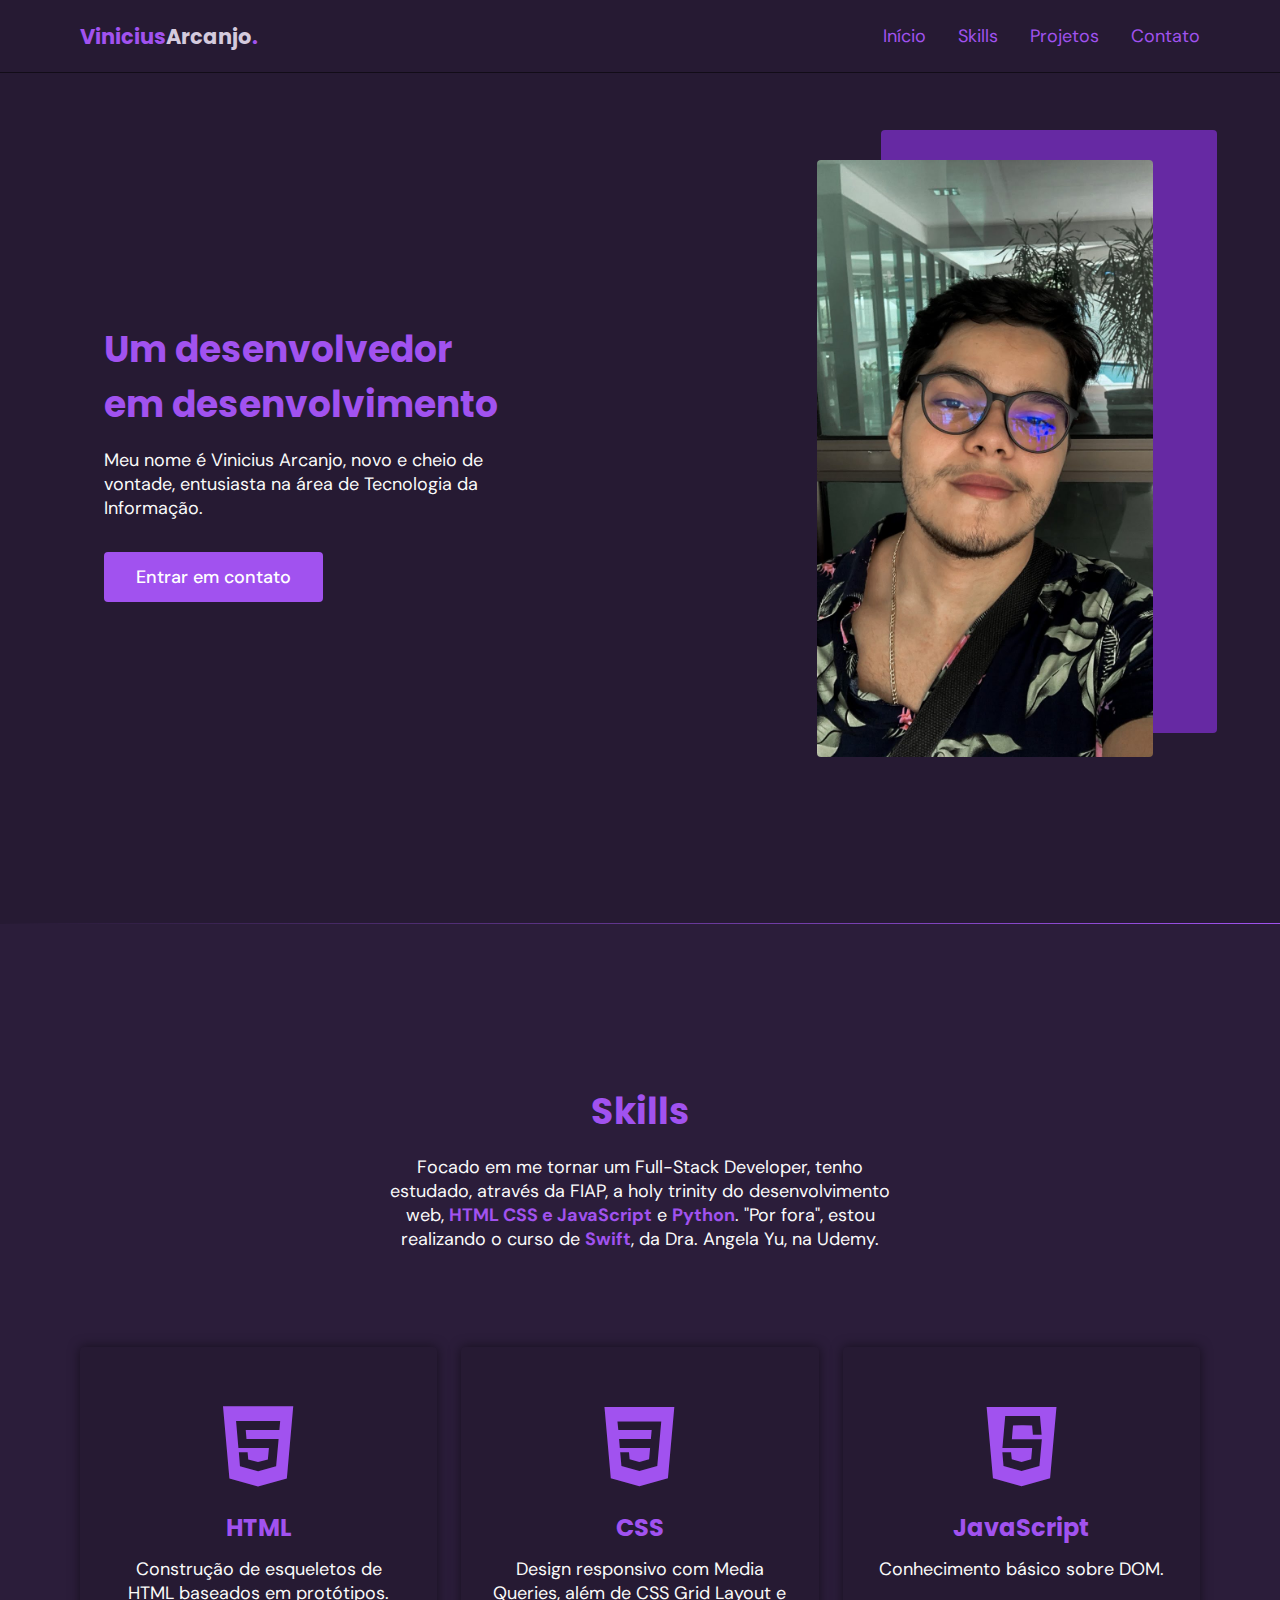
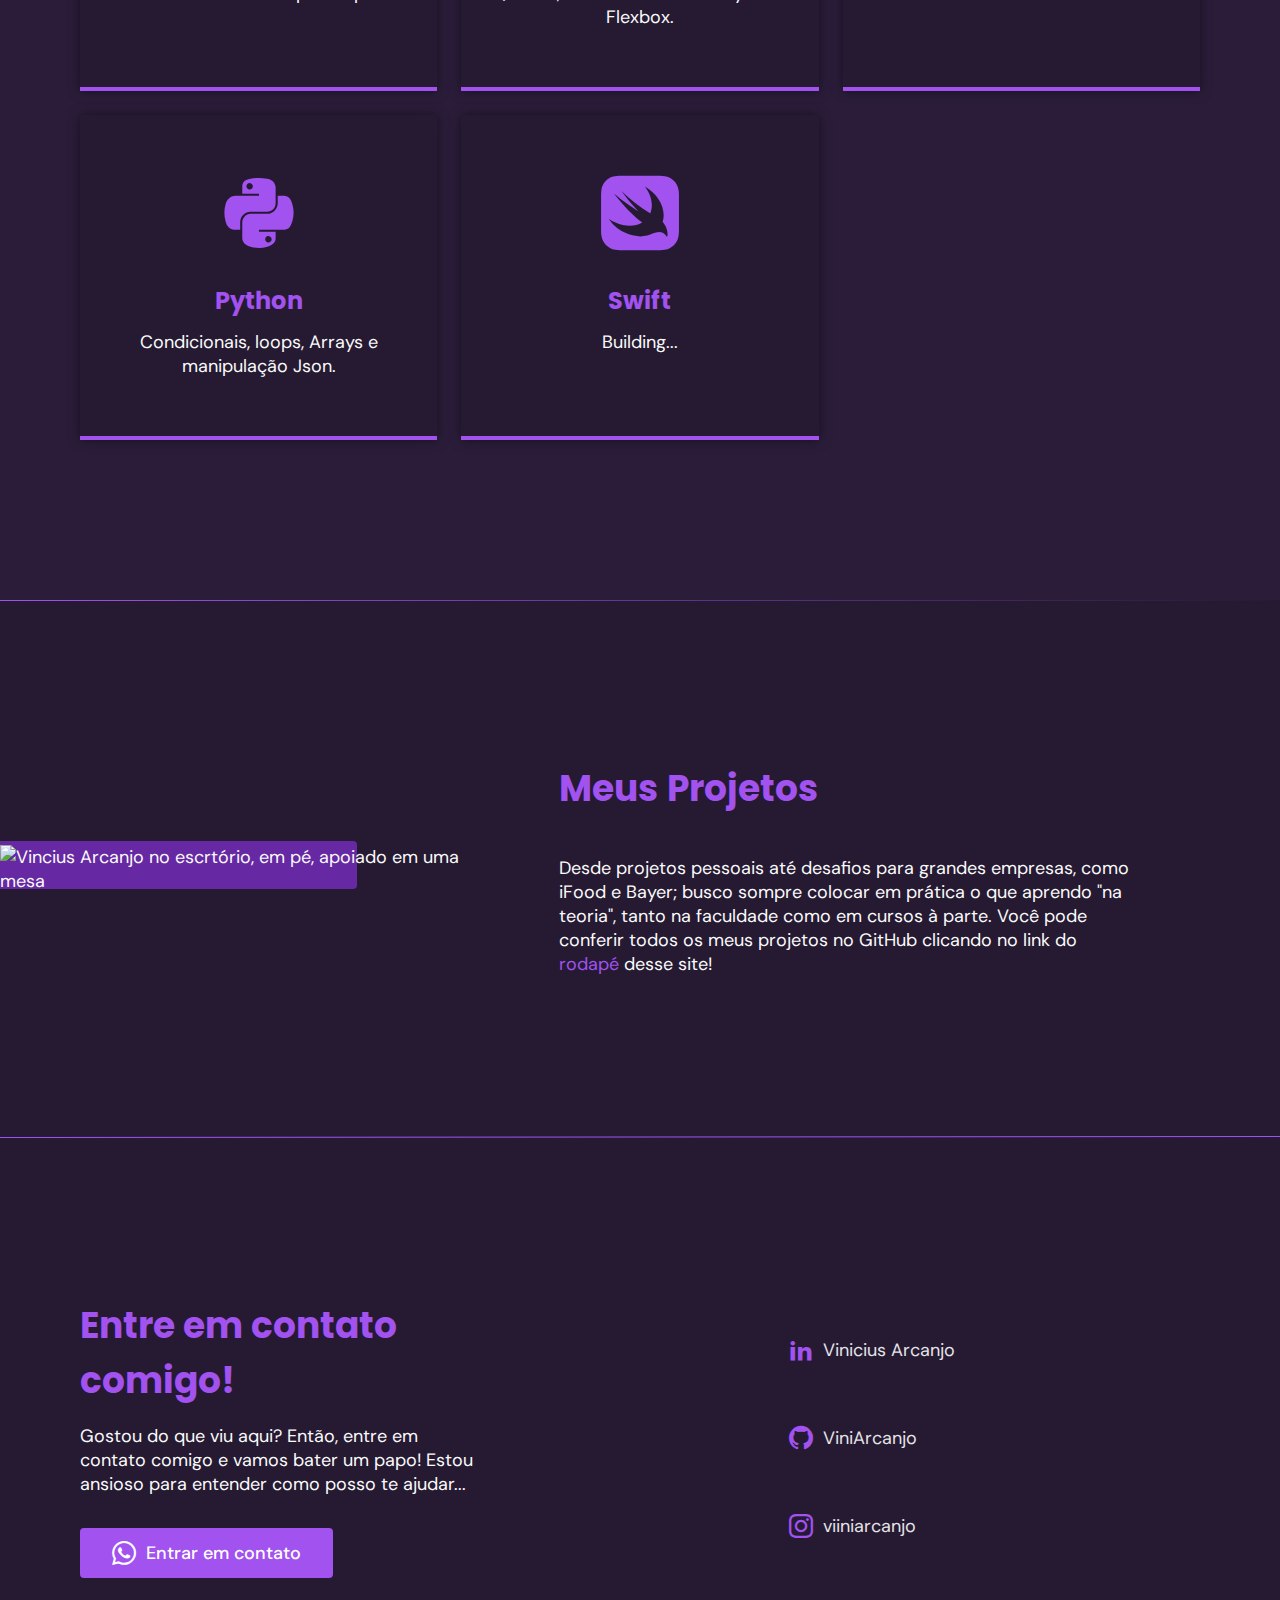
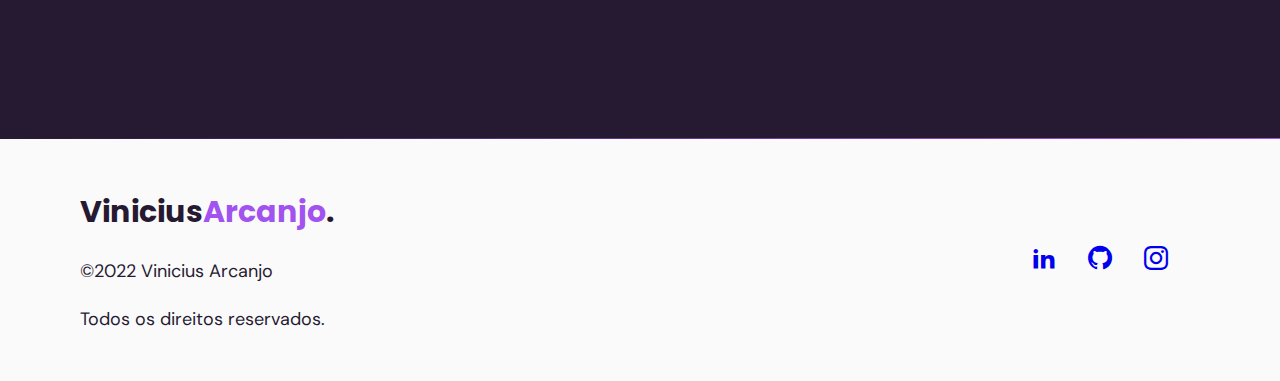
==== commit 586c6304: "update on skill's cards and description" ====
--- a/index.html
+++ b/index.html
@@ -82,7 +82,7 @@
           <header>
             <h2 class="title">Skills</h2>
             <p class="subtitle">
-              Focado em me tornar um Full-Stack Developer, tenho estudado, através da FIAP, a holy trinity do desenvolvimento web, <strong>HTML CSS e JavaScript</strong> e <strong>Python</strong>. "Por fora", estou participando do Bootcamp Santander de Deselvolvimento Mobile, focado em <strong>Kotlin e Java</strong>.
+              Focado em me tornar um Full-Stack Developer, tenho estudado, através da FIAP, a holy trinity do desenvolvimento web, <strong>HTML CSS e JavaScript</strong> e <strong>Python</strong>. "Por fora", estou realizando o curso de <strong>Swift</strong>, da Dra. Angela Yu, na Udemy.
             </p>
           </header>
           <div class="cards grid">
@@ -108,9 +108,9 @@
               </p>
             </div>
             <div class="card">
-              <svg width="96" height="96" viewBox="0 0 28 28" fill="hsla(270, 83%, 63%, 1)" xmlns="http://www.w3.org/2000/svg">
-                <path d="M20.5522 7.99749V10.593C20.5414 11.5631 20.1549 12.4913 19.474 13.1824C18.793 13.8735 17.8707 14.2737 16.9008 14.2988H11.0627C10.2842 14.3143 9.54265 14.6336 8.99653 15.1887C8.45041 15.7437 8.14308 16.4903 8.14021 17.269V22.8346C8.14021 24.4184 9.51764 25.3503 11.0627 25.8048C12.9633 26.3992 15.0002 26.3992 16.9008 25.8048C18.3723 25.3788 19.8233 24.5213 19.8233 22.8346V20.6062H13.9851V19.8637H22.7457C24.4444 19.8637 25.0774 18.6788 25.6682 16.9004C26.268 14.9657 26.268 12.8947 25.6682 10.9601C25.2482 9.26895 24.4466 7.9967 22.7457 7.9967L20.5522 7.99749ZM17.2687 22.0916C17.4898 22.0882 17.707 22.1507 17.8925 22.2712C18.0781 22.3916 18.2235 22.5646 18.3104 22.7681C18.3972 22.9715 18.4216 23.1962 18.3802 23.4135C18.3389 23.6308 18.2339 23.8309 18.0784 23.9883C17.923 24.1457 17.7242 24.2532 17.5074 24.2972C17.2906 24.3412 17.0657 24.3196 16.8612 24.2353C16.6567 24.151 16.4819 24.0076 16.3592 23.8236C16.2364 23.6396 16.1712 23.4232 16.1719 23.202C16.171 23.0571 16.1986 22.9134 16.2532 22.7791C16.3078 22.6449 16.3883 22.5227 16.4902 22.4196C16.592 22.3164 16.7132 22.2344 16.8468 22.1781C16.9804 22.1219 17.1237 22.0925 17.2687 22.0916V22.0916Z" fill="hsla(270, 83%, 63%, 1)"/>
-                <path d="M13.8557 1.75005C12.9197 1.75105 11.9854 1.83081 11.0627 1.98848C8.58926 2.42546 8.14021 3.3401 8.14021 5.02675V7.25459H13.9852V7.99755H5.94667C5.08637 7.98178 4.24817 8.27049 3.58006 8.81271C2.91195 9.35493 2.45692 10.1158 2.2953 10.9609C1.74663 12.903 1.74663 14.9591 2.2953 16.9012C2.71075 18.6316 3.703 19.8646 5.40155 19.8646H7.41125V17.1938C7.43258 16.234 7.82474 15.3197 8.50549 14.6427C9.18624 13.9657 10.1027 13.5786 11.0626 13.5625H16.9007C17.2877 13.5596 17.6703 13.4805 18.0267 13.3296C18.383 13.1787 18.7062 12.9591 18.9776 12.6833C19.249 12.4074 19.4634 12.0808 19.6085 11.722C19.7536 11.3633 19.8266 10.9794 19.8232 10.5924V5.02692C19.7741 4.25665 19.4536 3.52872 18.9185 2.97245C18.3834 2.41619 17.6685 2.06761 16.9007 1.98866C15.8942 1.8241 14.8756 1.74428 13.8557 1.75005ZM10.6948 3.54187C10.9157 3.53846 11.1326 3.60079 11.3179 3.72095C11.5033 3.84112 11.6488 4.01368 11.7358 4.21672C11.8229 4.41975 11.8476 4.64409 11.8068 4.86121C11.7661 5.07833 11.6617 5.27843 11.5069 5.43607C11.3522 5.59372 11.1541 5.70179 10.9377 5.74656C10.7214 5.79132 10.4966 5.77075 10.292 5.68747C10.0874 5.60418 9.9122 5.46194 9.78863 5.27882C9.66505 5.09571 9.59872 4.87998 9.59805 4.65907C9.59588 4.36565 9.71008 4.08332 9.91564 3.87393C10.1212 3.66453 10.4014 3.54513 10.6948 3.54187V3.54187Z" fill="hsla(270, 83%, 63%, 1)"/>
+              <svg viewBox="0 0 28 28" xmlns="http://www.w3.org/2000/svg">
+                <path d="M20.5522 7.99749V10.593C20.5414 11.5631 20.1549 12.4913 19.474 13.1824C18.793 13.8735 17.8707 14.2737 16.9008 14.2988H11.0627C10.2842 14.3143 9.54265 14.6336 8.99653 15.1887C8.45041 15.7437 8.14308 16.4903 8.14021 17.269V22.8346C8.14021 24.4184 9.51764 25.3503 11.0627 25.8048C12.9633 26.3992 15.0002 26.3992 16.9008 25.8048C18.3723 25.3788 19.8233 24.5213 19.8233 22.8346V20.6062H13.9851V19.8637H22.7457C24.4444 19.8637 25.0774 18.6788 25.6682 16.9004C26.268 14.9657 26.268 12.8947 25.6682 10.9601C25.2482 9.26895 24.4466 7.9967 22.7457 7.9967L20.5522 7.99749ZM17.2687 22.0916C17.4898 22.0882 17.707 22.1507 17.8925 22.2712C18.0781 22.3916 18.2235 22.5646 18.3104 22.7681C18.3972 22.9715 18.4216 23.1962 18.3802 23.4135C18.3389 23.6308 18.2339 23.8309 18.0784 23.9883C17.923 24.1457 17.7242 24.2532 17.5074 24.2972C17.2906 24.3412 17.0657 24.3196 16.8612 24.2353C16.6567 24.151 16.4819 24.0076 16.3592 23.8236C16.2364 23.6396 16.1712 23.4232 16.1719 23.202C16.171 23.0571 16.1986 22.9134 16.2532 22.7791C16.3078 22.6449 16.3883 22.5227 16.4902 22.4196C16.592 22.3164 16.7132 22.2344 16.8468 22.1781C16.9804 22.1219 17.1237 22.0925 17.2687 22.0916V22.0916Z"/>
+                <path d="M13.8557 1.75005C12.9197 1.75105 11.9854 1.83081 11.0627 1.98848C8.58926 2.42546 8.14021 3.3401 8.14021 5.02675V7.25459H13.9852V7.99755H5.94667C5.08637 7.98178 4.24817 8.27049 3.58006 8.81271C2.91195 9.35493 2.45692 10.1158 2.2953 10.9609C1.74663 12.903 1.74663 14.9591 2.2953 16.9012C2.71075 18.6316 3.703 19.8646 5.40155 19.8646H7.41125V17.1938C7.43258 16.234 7.82474 15.3197 8.50549 14.6427C9.18624 13.9657 10.1027 13.5786 11.0626 13.5625H16.9007C17.2877 13.5596 17.6703 13.4805 18.0267 13.3296C18.383 13.1787 18.7062 12.9591 18.9776 12.6833C19.249 12.4074 19.4634 12.0808 19.6085 11.722C19.7536 11.3633 19.8266 10.9794 19.8232 10.5924V5.02692C19.7741 4.25665 19.4536 3.52872 18.9185 2.97245C18.3834 2.41619 17.6685 2.06761 16.9007 1.98866C15.8942 1.8241 14.8756 1.74428 13.8557 1.75005ZM10.6948 3.54187C10.9157 3.53846 11.1326 3.60079 11.3179 3.72095C11.5033 3.84112 11.6488 4.01368 11.7358 4.21672C11.8229 4.41975 11.8476 4.64409 11.8068 4.86121C11.7661 5.07833 11.6617 5.27843 11.5069 5.43607C11.3522 5.59372 11.1541 5.70179 10.9377 5.74656C10.7214 5.79132 10.4966 5.77075 10.292 5.68747C10.0874 5.60418 9.9122 5.46194 9.78863 5.27882C9.66505 5.09571 9.59872 4.87998 9.59805 4.65907C9.59588 4.36565 9.71008 4.08332 9.91564 3.87393C10.1212 3.66453 10.4014 3.54513 10.6948 3.54187V3.54187Z"/>
                 </svg>              
               <h3 class="title">Python</h3>
               <p>
@@ -118,20 +118,10 @@
               </p>
             </div>
             <div class="card">
-              <svg width="104" height="104" viewBox="0 0 20 26" fill="hsla(270, 83%, 63%, 1)" xmlns="http://www.w3.org/2000/svg">
-                <path d="M11.625 0C13.0273 3.30859 6.59766 5.33594 6 8.09375C5.45312 10.625 9.80859 13.5938 9.8125 13.5938C9.14844 12.5469 8.66406 11.6641 8 10.0312C6.875 7.27344 14.8555 4.78516 11.625 0ZM15.875 4.59375C15.875 4.59375 10.2539 4.94922 9.96875 8.625C9.83984 10.2617 11.4531 11.1211 11.5 12.3125C11.5391 13.2852 10.5312 14.0938 10.5312 14.0938C10.5312 14.0938 12.3398 13.7656 12.9062 12.2812C13.5312 10.6328 11.6875 9.50781 11.875 8.1875C12.0547 6.92578 15.875 4.59375 15.875 4.59375ZM17.25 13.0625C16.6602 13.0352 15.9961 13.2539 15.4062 13.6875C16.5703 13.4297 17.5625 14.1602 17.5625 15C17.5625 16.8828 14.875 18.6562 14.875 18.6562C14.875 18.6562 19.0312 18.1914 19.0312 15.0938C19.0312 13.8164 18.2305 13.1094 17.25 13.0625ZM6.21875 13.0938C4.76953 13.1445 1.875 13.3828 1.875 14.5C1.875 16.0547 8.61719 16.1758 13.4375 15.2188C13.4375 15.2188 14.75 14.3047 15.0938 13.9688C11.9336 14.625 4.71875 14.7266 4.71875 14.1562C4.71875 13.6328 7.03125 13.0938 7.03125 13.0938C7.03125 13.0938 6.70312 13.0781 6.21875 13.0938ZM5.78125 15.9688C4.98828 15.9688 3.8125 16.5859 3.8125 17.1875C3.8125 18.3984 9.78125 19.3281 14.1875 17.5625L12.6562 16.625C9.66797 17.6016 4.14844 17.2773 5.78125 15.9688ZM6.53125 18.6875C5.44922 18.6875 4.75 19.3711 4.75 19.875C4.75 21.4258 11.2148 21.5781 13.7812 20L12.1562 18.9375C10.2422 19.7617 5.42578 19.8828 6.53125 18.6875ZM2.90625 20.0938C1.14062 20.0586 0 20.8594 0 21.5312C0 25.1055 18.0938 24.9336 18.0938 21.2812C18.0938 20.6758 17.3789 20.3867 17.125 20.25C18.6016 23.7422 2.34375 23.4688 2.34375 21.4062C2.34375 20.9375 3.54688 20.4688 4.65625 20.6875L3.71875 20.1562C3.44141 20.1133 3.16016 20.0977 2.90625 20.0938ZM20 22.5C17.25 25.1602 10.2891 26.1133 3.28125 24.4688C10.2891 27.3984 19.9648 25.7695 20 22.5Z" fill="hsla(270, 83%, 63%, 1)"/>
+              <svg viewBox="0 0 128 128">
+                <path d="M125.54 26.23a28.78 28.78 0 00-2.65-7.58 28.84 28.84 0 00-4.76-6.32 23.42 23.42 0 00-6.62-4.55 27.27 27.27 0 00-7.68-2.53c-2.65-.51-5.56-.51-8.21-.76H30.25a45.46 45.46 0 00-6.09.51 21.81 21.81 0 00-5.82 1.52c-.53.25-1.32.51-1.85.76a33.82 33.82 0 00-5 3.28c-.53.51-1.06.76-1.59 1.26a22.41 22.41 0 00-4.76 6.32 23.61 23.61 0 00-2.65 7.58 78.47 78.47 0 00-.79 7.83v60.39a39.32 39.32 0 00.79 7.83 28.78 28.78 0 002.65 7.58 28.84 28.84 0 004.76 6.32 23.42 23.42 0 006.62 4.55 27.27 27.27 0 007.68 2.53c2.65.51 5.56.51 8.21.76h63.22a45.08 45.08 0 008.21-.76 27.27 27.27 0 007.68-2.53 30.13 30.13 0 006.62-4.55 22.41 22.41 0 004.76-6.32 23.61 23.61 0 002.65-7.58 78.47 78.47 0 00.79-7.83V34.06a39.32 39.32 0 00-.8-7.83zm-18.79 75.54C101 91 90.37 94.33 85 96.5c-11.11 6.13-26.38 6.76-41.75.47A64.53 64.53 0 0113.84 73a50 50 0 0010.85 6.32c15.87 7.1 31.73 6.61 42.9 0-15.9-11.66-29.4-26.82-39.46-39.2a43.47 43.47 0 01-5.29-6.82c12.16 10.61 31.5 24 38.38 27.79a271.77 271.77 0 01-27-32.34 266.8 266.8 0 0044.47 34.87c.71.38 1.26.7 1.7 1a32.71 32.71 0 001.21-3.51c3.71-12.89-.53-27.54-9.79-39.67C93.25 33.81 106 57.05 100.66 76.51c-.14.53-.29 1-.45 1.55l.19.22c10.6 12.63 7.67 26.02 6.35 23.49z"></path>
                 </svg>
-              <h3 class="title">Java</h3>
-              <p>
-                Building...
-              </p>
-            </div>
-            <div class="card">
-              <svg width="80" height="80" viewBox="0 0 24 24" fill="hsla(270, 83%, 63%, 1)" xmlns="http://www.w3.org/2000/svg">
-                <path d="M1.3 24L12.6 12.5L24 24H1.3ZM0 0H12L0 12.5V0ZM13.4 0L0 14V24L12 12L24 0H13.4Z" fill="hsla(270, 83%, 63%, 1)"/>
-                </svg>
-                
-              <h3 class="title">Kotlin</h3>
+              <h3 class="title">Swift</h3>
               <p>
                 Building...
               </p>
--- a/style.css
+++ b/style.css
@@ -377,6 +377,10 @@
   position: relative;
 }
 
+#projects .text {
+  padding: 0 1.5rem;
+}
+
 #projects p a {
   color: var(--title-color);
 }
@@ -683,6 +687,12 @@
     padding: 3.625rem 3rem;
   }
 
+  #skills svg {
+    width: 5rem;
+    height: 5rem;
+    fill: hsla(270, 83%, 63%, 1);
+  }
+
   /* === PROJECTS ===*/
 
   #projects .container {
